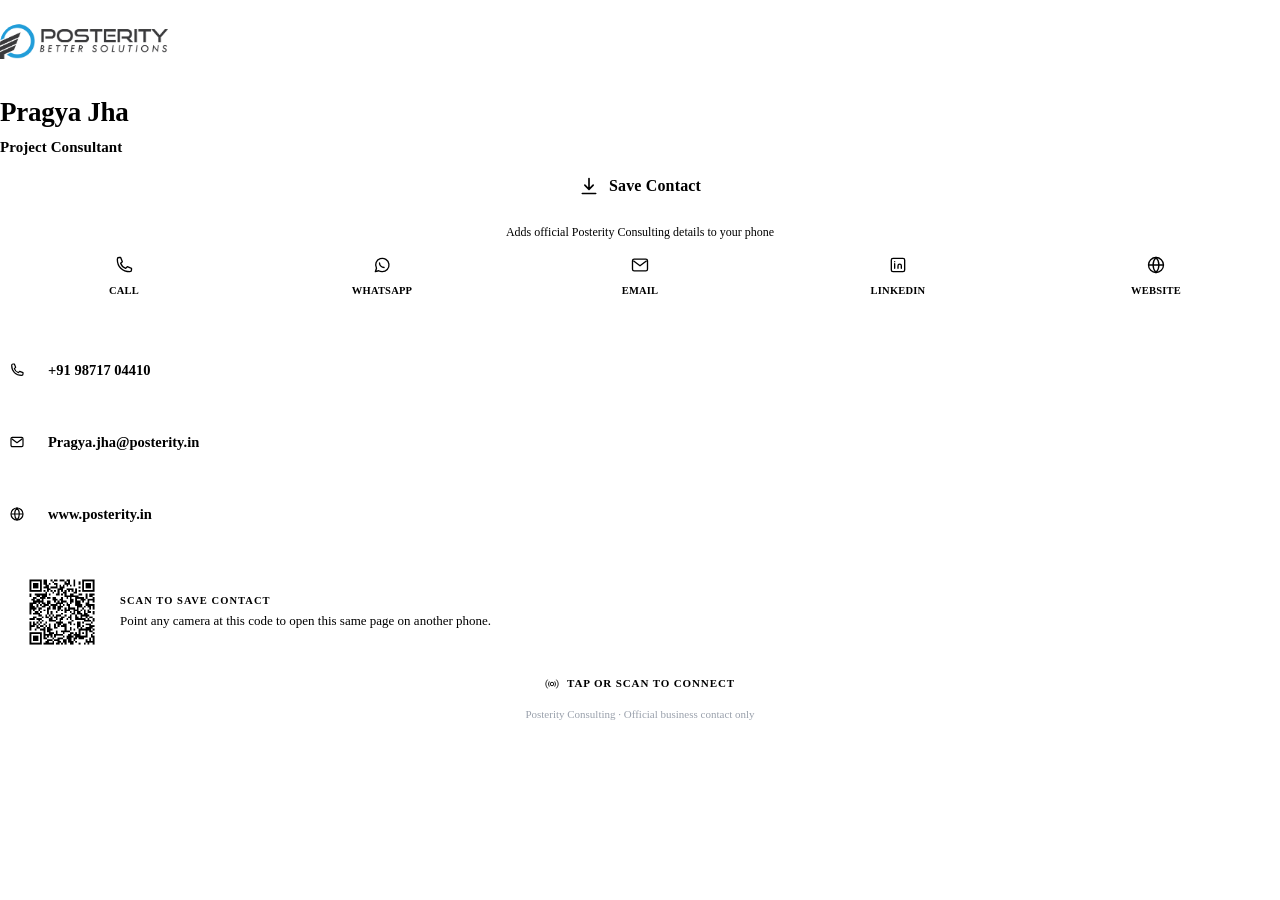
==== connect/pragya-jha/index.html @ 7f289c6d "Add files via upload" ====
<!DOCTYPE html>
<html lang="en">
<head>
<meta charset="UTF-8">
<meta name="viewport" content="width=device-width, initial-scale=1, viewport-fit=cover">
<title>Pragya Jha — Posterity Consulting</title>
<meta name="description" content="Digital contact card for Pragya Jha, Posterity Consulting.">
<!-- No analytics, no tracking scripts, no cookies. -->
<link rel="stylesheet" href="../../assets/styles.css">
</head>
<body>
<div class="wrap">

  <!-- ============== HEADER : logo / name / designation ============== -->
  <header class="card-header">
    <div class="logo-mark">
      <img src="../../assets/logo.png" alt="Posterity Consulting">
    </div>
    <h1 class="name">Pragya Jha</h1>
    <p class="role">Project Consultant</p>
  </header>

  <!-- ============== SAVE CONTACT (primary action) ============== -->
  <section class="save-block">
    <a class="save-btn" href="../../contacts/pragya-jha.vcf" download="Pragya-Jha-Posterity-Consulting.vcf">
      <svg viewBox="0 0 24 24" fill="none" width="20" height="20" aria-hidden="true"><path d="M12 3v13m0 0l-5-5m5 5l5-5M4 21h16" stroke="currentColor" stroke-width="2" stroke-linecap="round" stroke-linejoin="round"/></svg>
      Save Contact
    </a>
    <p class="save-hint">Adds official Posterity Consulting details to your phone</p>
  </section>

  <!-- ============== QUICK ACTIONS ============== -->
  <nav class="actions" aria-label="Quick contact actions">
    <a class="action" href="tel:+919798186533">
      <svg viewBox="0 0 24 24" fill="none" aria-hidden="true"><path d="M4 5c0-1 1-2 2-2h2l2 5-2 2c1 3 3 5 6 6l2-2 5 2v2c0 1-1 2-2 2C10 20 4 14 4 5Z" stroke="currentColor" stroke-width="1.6" stroke-linejoin="round"/></svg>
      <span>Call</span>
    </a>
    <a class="action" href="https://wa.me/919798186533" target="_blank" rel="noopener">
      <svg viewBox="0 0 24 24" fill="none" aria-hidden="true"><path d="M4 20l1.4-4.1A8 8 0 1112 20a8 8 0 01-4-1.1L4 20Z" stroke="currentColor" stroke-width="1.6" stroke-linejoin="round"/><path d="M9 9.5c0 3 2.5 5.5 5.5 5.5" stroke="currentColor" stroke-width="1.6" stroke-linecap="round"/></svg>
      <span>WhatsApp</span>
    </a>
    <a class="action" href="mailto:Pragya.jha@posterity.in">
      <svg viewBox="0 0 24 24" fill="none" aria-hidden="true"><rect x="3" y="5" width="18" height="14" rx="2" stroke="currentColor" stroke-width="1.6"/><path d="M4 7l8 6 8-6" stroke="currentColor" stroke-width="1.6" stroke-linejoin="round"/></svg>
      <span>Email</span>
    </a>
    <a class="action" href="https://www.linkedin.com/in/pragya-j-607b87274/" target="_blank" rel="noopener">
      <svg viewBox="0 0 24 24" fill="none" aria-hidden="true"><rect x="4" y="4" width="16" height="16" rx="2" stroke="currentColor" stroke-width="1.6"/><path d="M8 10.5v5.5M8 8v.01M12 16v-3a2 2 0 014 0v3M12 13v3" stroke="currentColor" stroke-width="1.6" stroke-linecap="round"/></svg>
      <span>LinkedIn</span>
    </a>
    <a class="action" href="https://www.posterity.in" target="_blank" rel="noopener">
      <svg viewBox="0 0 24 24" fill="none" aria-hidden="true"><circle cx="12" cy="12" r="9" stroke="currentColor" stroke-width="1.6"/><path d="M3 12h18M12 3c2.5 2.5 3.5 6 3.5 9s-1 6.5-3.5 9c-2.5-2.5-3.5-6-3.5-9s1-6.5 3.5-9Z" stroke="currentColor" stroke-width="1.6"/></svg>
      <span>Website</span>
    </a>
  </nav>

  <!-- ============== DETAILS (blue gradient panel, matches print card) ============== -->
  <section class="details" aria-label="Contact details">
    <div class="detail-row">
      <span class="icon-circle">
        <svg viewBox="0 0 24 24" fill="none" aria-hidden="true"><path d="M4 5c0-1 1-2 2-2h2l2 5-2 2c1 3 3 5 6 6l2-2 5 2v2c0 1-1 2-2 2C10 20 4 14 4 5Z" stroke="currentColor" stroke-width="1.8" stroke-linejoin="round"/></svg>
      </span>
      <p class="detail-value">+91 98717 04410</p>
    </div>
    <div class="detail-row">
      <span class="icon-circle">
        <svg viewBox="0 0 24 24" fill="none" aria-hidden="true"><rect x="3" y="5" width="18" height="14" rx="2" stroke="currentColor" stroke-width="1.8"/><path d="M4 7l8 6 8-6" stroke="currentColor" stroke-width="1.8" stroke-linejoin="round"/></svg>
      </span>
      <p class="detail-value">Pragya.jha@posterity.in</p>
    </div>
    <div class="detail-row">
      <span class="icon-circle">
        <svg viewBox="0 0 24 24" fill="none" aria-hidden="true"><circle cx="12" cy="12" r="9" stroke="currentColor" stroke-width="1.8"/><path d="M3 12h18M12 3c2.5 2.5 3.5 6 3.5 9s-1 6.5-3.5 9c-2.5-2.5-3.5-6-3.5-9s1-6.5 3.5-9Z" stroke="currentColor" stroke-width="1.8"/></svg>
      </span>
      <p class="detail-value"><a href="https://www.posterity.in" target="_blank" rel="noopener">www.posterity.in</a></p>
    </div>
  </section>

  <!-- ============== QR (same URL as the NFC tag) ============== -->
  <section class="qr-panel">
    <img src="../../qr/pragya-jha-qr.png" alt="QR code linking to this contact page" width="84" height="84">
    <div class="qr-copy">
      <p class="eyebrow">Scan to save contact</p>
      <p>Point any camera at this code to open this same page on another phone.</p>
    </div>
  </section>

  <!-- ============== FOOTER ============== -->
  <footer class="card-footer">
    <span class="tap-cue">
      <svg viewBox="0 0 24 24" fill="none" aria-hidden="true"><circle cx="12" cy="12" r="3" stroke="currentColor" stroke-width="1.6"/><path d="M7 8a7 7 0 000 8M17 8a7 7 0 010 8M4 5a11 11 0 000 14M20 5a11 11 0 010 14" stroke="currentColor" stroke-width="1.4" stroke-linecap="round"/></svg>
      Tap or scan to connect
    </span>
    <p class="fine-print">Posterity Consulting · Official business contact only</p>
  </footer>

</div>
</body>
</html>
---- assets/styles.css ----
/* =========================================================================
   Posterity Consulting — Digital Visiting Card
   Shared stylesheet for /connect/*/index.html pages
   -------------------------------------------------------------------------
   Palette and layout are matched to the real printed Posterity business
   card: white top panel with logo + name/role, bright blue gradient
   bottom panel with contact details. Colours below were sampled directly
   from the card image, not invented.
   ========================================================================= */

:root {
  /* ---- Palette ----------------------------------------------------------
     Blue-top / Blue-bottom : the gradient from the printed card's footer bar
     Ink   : name / heading text — true near-black, as on the print card
     Slate : secondary/body text on white
     Paper : white
     Line  : hairline dividers on white sections
  ------------------------------------------------------------------------ */
  --blue-top:    #00ABED;
  --blue-bottom: #1E5AA8;
  --ink:         #111214;
  --slate:       #5B6472;
  --paper:       #FFFFFF;
  --paper-dim:   #F5F7FA;
  --line:        #EAEDF1;

  /* ---- Type ---------------------------------------------------------------
     Bold system sans throughout, matching the card's condensed geometric
     sans wordmark. No external font requests (keeps the page tracking-free).
  ------------------------------------------------------------------------ */
  --font-body: -apple-system, BlinkMacSystemFont, "Segoe UI", "Helvetica Neue", Arial, sans-serif;

  --radius: 14px;
  --radius-sm: 10px;
  --shadow-card: 0 1px 2px rgba(17,18,20,0.06), 0 12px 32px -16px rgba(17,18,20,0.22);
  --gutter: 22px;
  --max-width: 460px;
}

* { box-sizing: border-box; }

html { -webkit-text-size-adjust: 100%; }

body {
  margin: 0;
  background: var(--paper-dim);
  color: var(--ink);
  font-family: var(--font-body);
  line-height: 1.45;
  -webkit-font-smoothing: antialiased;
}

.wrap {
  max-width: var(--max-width);
  margin: 0 auto;
  min-height: 100vh;
  background: var(--paper);
  box-shadow: var(--shadow-card);
  display: flex;
  flex-direction: column;
}

a { color: inherit; text-decoration: none; }

/* ---------- Header panel : white, logo + name/role -----------------------*/
.card-header {
  background: var(--paper);
  color: var(--ink);
  padding: 30px var(--gutter) 26px;
}

.logo-mark {
  width: 168px;
  margin-bottom: 34px;
}

.logo-mark img {
  width: 100%;
  height: auto;
  display: block;
}

.name {
  font-family: var(--font-body);
  font-size: 27px;
  font-weight: 800;
  letter-spacing: -0.01em;
  margin: 0 0 4px;
  color: var(--ink);
}

.role {
  font-size: 15px;
  font-weight: 600;
  color: var(--blue-bottom);
  margin: 0;
  letter-spacing: 0.005em;
}

/* ---------- Save Contact primary action -----------------------------------*/
.save-block {
  padding: 4px var(--gutter) 6px;
}

.save-btn {
  display: flex;
  align-items: center;
  justify-content: center;
  gap: 10px;
  width: 100%;
  padding: 16px 18px;
  background: linear-gradient(135deg, var(--blue-top), var(--blue-bottom));
  color: var(--paper);
  border-radius: var(--radius-sm);
  font-size: 16px;
  font-weight: 700;
  letter-spacing: 0.01em;
  border: none;
  cursor: pointer;
  min-height: 52px;
}

.save-btn svg { flex: none; }

.save-hint {
  text-align: center;
  font-size: 12px;
  color: var(--slate);
  margin: 10px 0 0;
}

/* ---------- Quick action row -----------------------------------------------*/
.actions {
  display: grid;
  grid-template-columns: repeat(auto-fit, minmax(72px, 1fr));
  gap: 10px;
  padding: 18px var(--gutter) 4px;
}

.action {
  display: flex;
  flex-direction: column;
  align-items: center;
  justify-content: center;
  gap: 8px;
  padding: 14px 4px;
  border: 1px solid var(--line);
  border-radius: var(--radius-sm);
  min-height: 64px;
  background: var(--paper);
}

.action:active { background: var(--paper-dim); }

.action svg { width: 20px; height: 20px; color: var(--blue-bottom); }

.action span {
  font-size: 10.5px;
  font-weight: 600;
  letter-spacing: 0.02em;
  color: var(--slate);
  text-transform: uppercase;
}

/* ---------- Details panel : the blue gradient bar from the print card ------
   Mirrors the bottom band of the physical card: bright gradient, bold
   white text, icon in a soft circle outline.
--------------------------------------------------------------------------*/
.details {
  margin-top: 22px;
  background: linear-gradient(165deg, var(--blue-top), var(--blue-bottom));
  padding: 26px var(--gutter) 24px;
}

.detail-row {
  display: flex;
  align-items: center;
  gap: 14px;
  padding: 11px 0;
}

.detail-row .icon-circle {
  width: 34px;
  height: 34px;
  border-radius: 50%;
  border: 1.4px solid rgba(255,255,255,0.65);
  background: rgba(255,255,255,0.12);
  display: flex;
  align-items: center;
  justify-content: center;
  flex: none;
}

.detail-row svg {
  width: 16px;
  height: 16px;
  color: var(--paper);
}

.detail-value {
  font-size: 14.5px;
  font-weight: 700;
  color: var(--paper);
  word-break: break-word;
}

.detail-value a { color: var(--paper); }

/* ---------- QR panel ---------------------------------------------------------*/
.qr-panel {
  margin: 22px var(--gutter) 4px;
  border: 1px solid var(--line);
  border-radius: var(--radius);
  padding: 20px;
  display: flex;
  align-items: center;
  gap: 16px;
  background: var(--paper-dim);
}

.qr-panel img {
  width: 84px;
  height: 84px;
  background: var(--paper);
  border-radius: var(--radius-sm);
  padding: 6px;
  border: 1px solid var(--line);
}

.qr-copy .eyebrow {
  font-size: 10.5px;
  font-weight: 700;
  letter-spacing: 0.1em;
  text-transform: uppercase;
  color: var(--blue-bottom);
  margin: 0 0 4px;
}

.qr-copy p {
  margin: 0;
  font-size: 13px;
  color: var(--slate);
}

/* ---------- Footer -------------------------------------------------------------*/
.card-footer {
  margin-top: auto;
  padding: 22px var(--gutter) 28px;
  text-align: center;
}

.card-footer .tap-cue {
  display: inline-flex;
  align-items: center;
  gap: 8px;
  font-size: 11px;
  font-weight: 600;
  letter-spacing: 0.08em;
  text-transform: uppercase;
  color: var(--slate);
}

.card-footer .tap-cue svg { width: 14px; height: 14px; color: var(--blue-bottom); }

.card-footer .fine-print {
  font-size: 11px;
  color: #9AA1AC;
  margin-top: 10px;
}

/* ---------- Directory (root index.html) -----------------------------------------*/
.directory {
  max-width: var(--max-width);
  margin: 60px auto;
  padding: 0 var(--gutter);
  font-family: var(--font-body);
}

.directory h1 {
  font-weight: 800;
  font-size: 22px;
}

.directory a.profile-link {
  display: block;
  padding: 16px;
  border: 1px solid var(--line);
  border-radius: var(--radius-sm);
  margin-bottom: 12px;
  background: var(--paper);
  font-weight: 600;
}

/* ---------- Accessibility / motion -----------------------------------------------*/
.save-btn:focus-visible,
.action:focus-visible,
a:focus-visible {
  outline: 2px solid var(--blue-bottom);
  outline-offset: 2px;
}

@media (prefers-reduced-motion: reduce) {
  * { animation: none !important; transition: none !important; }
}

@media (min-width: 480px) {
  body { padding: 24px 0; }
  .wrap { border-radius: 20px; overflow: hidden; min-height: auto; }
}
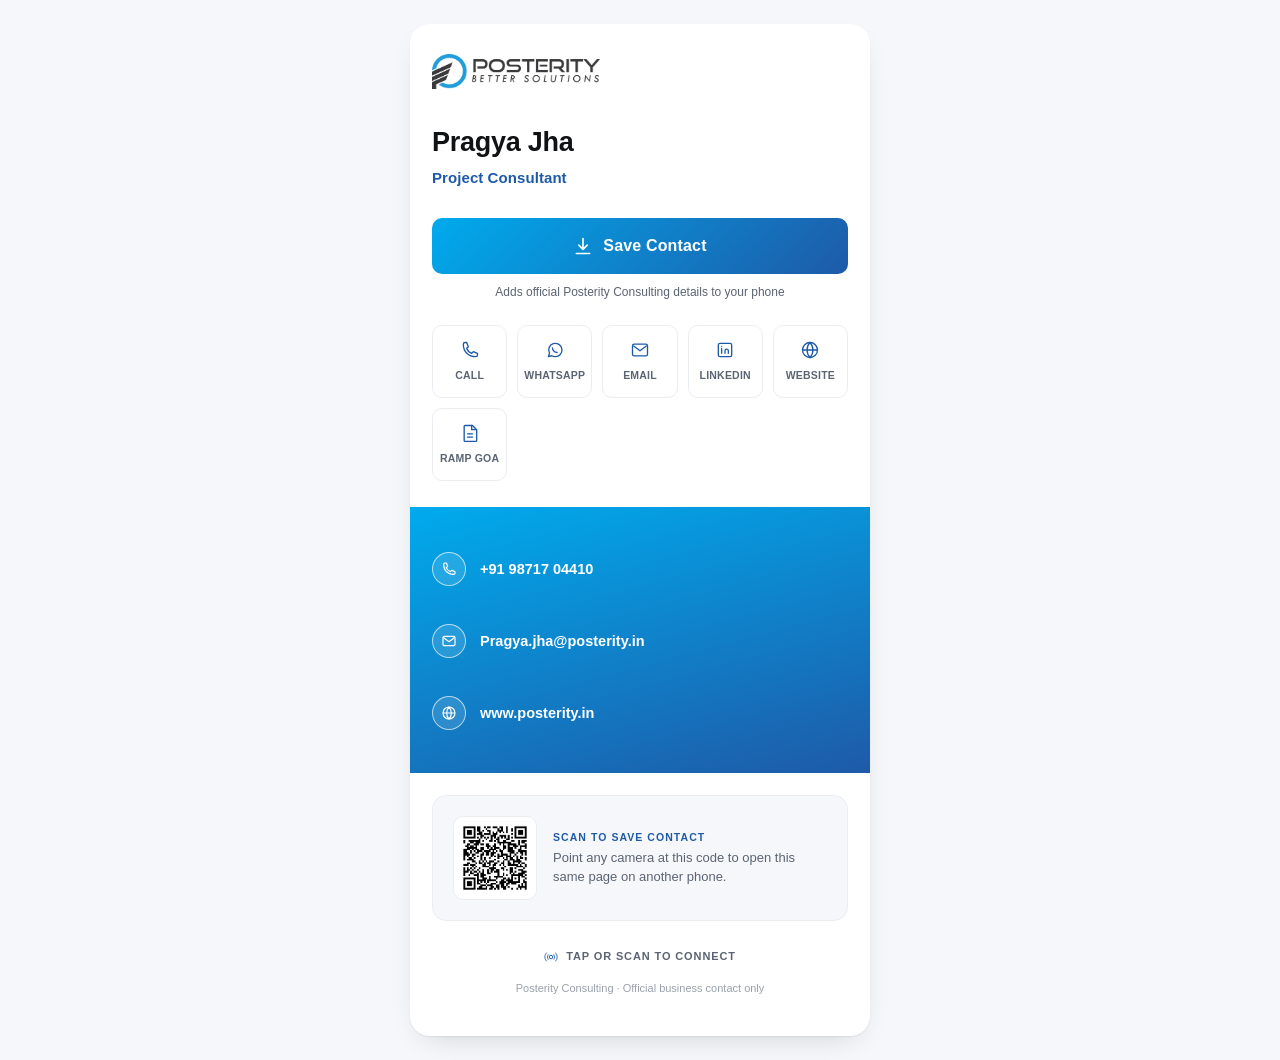
==== commit e97ddb6e: "Add files via upload" ====
--- a/connect/pragya-jha/index.html
+++ b/connect/pragya-jha/index.html
@@ -51,6 +51,10 @@
       <svg viewBox="0 0 24 24" fill="none" aria-hidden="true"><circle cx="12" cy="12" r="9" stroke="currentColor" stroke-width="1.6"/><path d="M3 12h18M12 3c2.5 2.5 3.5 6 3.5 9s-1 6.5-3.5 9c-2.5-2.5-3.5-6-3.5-9s1-6.5 3.5-9Z" stroke="currentColor" stroke-width="1.6"/></svg>
       <span>Website</span>
     </a>
+    <a class="action" href="../../ramp/">
+      <svg viewBox="0 0 24 24" fill="none" aria-hidden="true"><path d="M6 3h9l5 5v13a1 1 0 01-1 1H6a1 1 0 01-1-1V4a1 1 0 011-1Z" stroke="currentColor" stroke-width="1.6" stroke-linejoin="round"/><path d="M14 3v5h5M9 13h6M9 17h6" stroke="currentColor" stroke-width="1.6" stroke-linecap="round"/></svg>
+      <span>RAMP Goa</span>
+    </a>
   </nav>
 
   <!-- ============== DETAILS (blue gradient panel, matches print card) ============== -->
--- a/assets/styles.css
+++ b/assets/styles.css
@@ -1,6 +1,6 @@
 /* =========================================================================
    Posterity Consulting — Digital Visiting Card
-   Shared stylesheet for /connect/*/index.html pages
+   Shared stylesheet for /connect/<name>/index.html pages
    -------------------------------------------------------------------------
    Palette and layout are matched to the real printed Posterity business
    card: white top panel with logo + name/role, bright blue gradient
